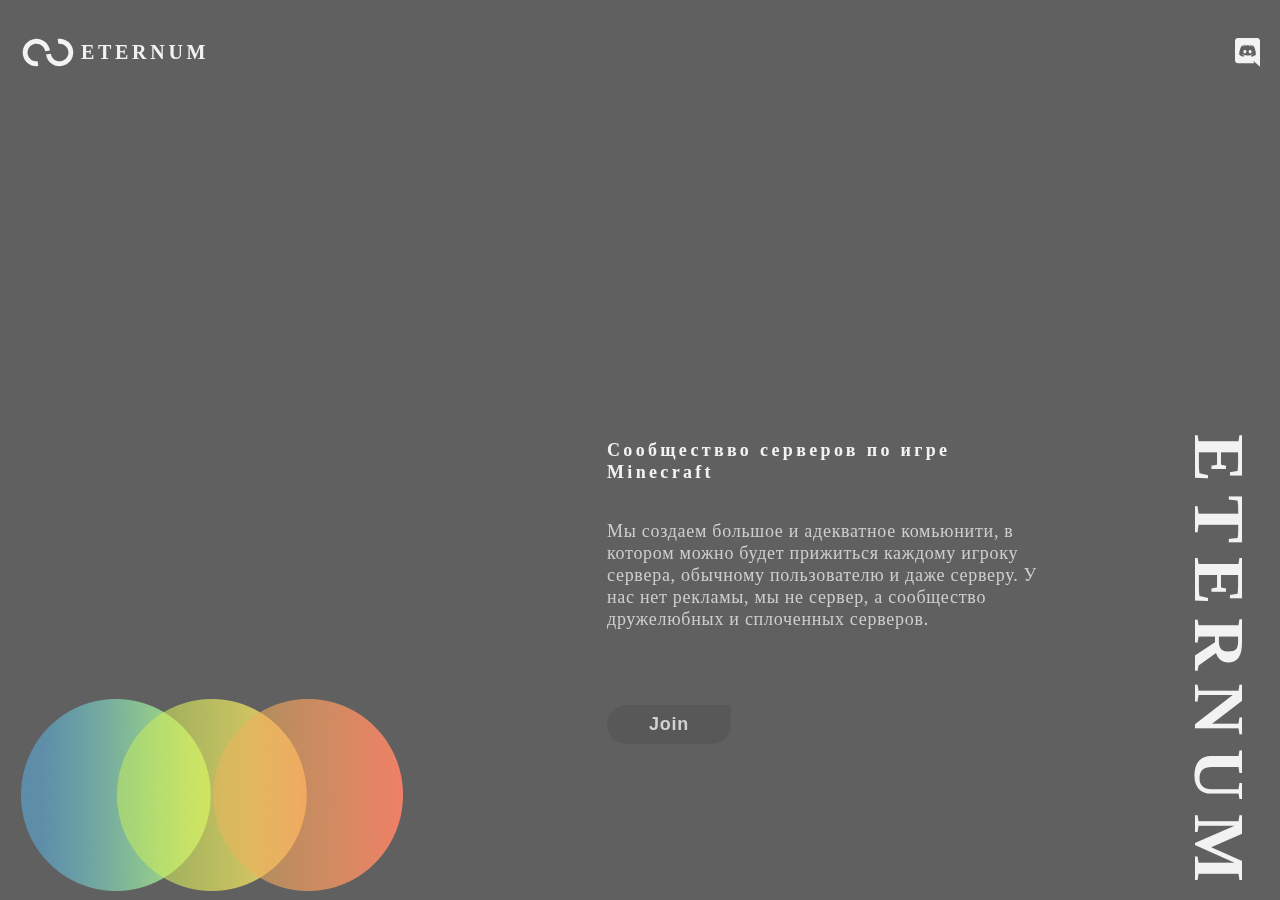
==== index.html @ af3bd2e6 "Finished Layout (Not adapted)" ====
<!DOCTYPE html>
<html lang="en">
  <head>
    <meta charset="UTF-8" />
    <meta http-equiv="X-UA-Compatible" content="IE=edge" />
    <meta name="viewport" content="width=device-width, initial-scale=1" />
    <!-- Manifest -->
    <link rel="manifest" href="./manifest.json" />
    <!-- Apple Icon -->
    <link
      rel="apple-touch-icon"
      href="./img/icon-256x256.png"
      sizes="256x256"
    />
    <!-- Icon -->
    <link rel="shortcut icon" href="./img/icon-256x256.png" sizes="256x256" />
    <!-- Reset CSS -->
    <link rel="stylesheet" href="css/reset.min.css" />
    <!-- CSS -->
    <link rel="stylesheet" href="css/style.css" />

    <!-- Title -->
    <title>Eternum</title>
  </head>
  <body>
    <noscript>You need to enable JavaScript to run this app.</noscript>
    <div class="root" id="root">
      <div class="circle-1"></div>
      <div class="circle-2"></div>
      <div class="bg"></div>
      <div class="wrapper">
        <header class="header">
          <div class="logo">
            <div class="logo-img"></div>
            <div class="logo-text">ETERNUM</div>
          </div>
          <div class="discord-icon"></div>
        </header>
        <div class="fuulscreen">
          <section class="body">
            <div class="circles">
              <div class="circle blue"></div>
              <div class="circle yellow"></div>
              <div class="circle red"></div>
            </div>
            <div class="info">
              <div class="info-header">
                <div class="info-title">
                  Сообществво серверов по игре Minecraft
                </div>
                <div class="info-text">
                  Мы создаем большое и адекватное комьюнити, в котором можно
                  будет прижиться каждому игроку сервера, обычному пользователю
                  и даже серверу. У нас нет рекламы, мы не сервер, а сообщество
                  дружелюбных и сплоченных серверов.
                </div>
                <a href="#" class="info-btn">Join</a>
              </div>
              <div class="info-footer">ETERNUM</div>
            </div>
          </section>
        </div>
      </div>
    </div>
    <script src="/js/main.js"></script>
  </body>
</html>
---- css/style.css ----
@font-face {
  font-family: "FSMeridian-Bold";
  src: local("FSMeridian-Bold"),
    url("../fonts/FSMeridian-Bold.ttf") format("truetype");
  font-display: swap;
}
@font-face {
  font-family: "GothicA1-Black";
  src: local("GothicA1-Black"),
    url("../fonts/GothicA1-Black.ttf") format("truetype");
  font-display: swap;
}
@font-face {
  font-family: "Roboto";
  src: url("../fonts/Roboto-Bold.ttf") format("truetype");
  font-weight: 900;
  font-display: swap;
}
@font-face {
  font-family: "Roboto";
  src: url("../fonts/Roboto-Medium.ttf") format("truetype");
  font-weight: 500;
  font-display: swap;
}

body {
  font-family: "Roboto", sans-serif;
  font-weight: 500;
  background: #6c6c6c;
  color: #f2f2f2;
  height: 100%;
}
.root {
  width: 100%;
  min-height: 100%;
  left: 0;
  top: 0;
  position: absolute;
  background-color: rgba(0, 0, 0, 0.05);
  z-index: 1;
  display: flex;
  flex-direction: column;
  align-items: center;
}
.root::after {
  content: "";
  position: absolute;
  width: 100%;
  min-height: 100%;
  background-image: url("../img/NoiseTexture.png");
  top: 0;
  z-index: 3;
  opacity: 0.04;
}
.circle-1 {
  width: 524px;
  height: 364px;
  position: absolute;
  left: 0;
  top: 0;
  background-image: url("../img/circle-1.png");
  background-position: center;
  background-repeat: no-repeat;
  background-size: contain;
}
.circle-2 {
  width: 765px;
  height: 566px;
  position: absolute;
  right: 0;
  bottom: 0;
  background-image: url("../img/circle-2.png");
  background-position: center;
  background-repeat: no-repeat;
  background-size: contain;
}
.bg {
  position: absolute;
  width: 100%;
  height: 100%;
  background: rgba(0, 0, 0, 0.05);
  -webkit-backdrop-filter: blur(250px);
  backdrop-filter: blur(250px);
  z-index: 2;
}
.wrapper {
  min-height: 100vh;
  max-width: 1530px;
  width: 100%;
  display: flex;
  flex-direction: column;
  z-index: 5;
}
.header {
  display: flex;
  flex-direction: row;
  justify-content: space-between;
  align-items: center;
  width: 100%;
  padding: 36px 0;
  box-sizing: border-box;
}
.logo {
  display: flex;
  align-items: center;
  letter-spacing: 0.185em;
  font-family: FS Meridian;
  font-style: normal;
  font-weight: bold;
  font-size: 20px;
  line-height: 20px;
  color: #f2f2f2;
}
.logo-img {
  width: 56px;
  height: 32px;
  background-image: url("../img/Logo.svg");
  background-position: center;
  background-repeat: no-repeat;
  background-size: contain;
}
.logo-text {
  margin-left: 5px;
}
.discord-icon {
  width: 25px;
  height: 29px;
  background-image: url("../img/DiscordIcon.svg");
  background-position: center;
  background-repeat: no-repeat;
  background-size: contain;
}
.body {
  width: 100%;
  display: flex;
  justify-content: space-between;
}
.fuulscreen {
  min-height: calc(100vh - 104px);
  display: flex;
  align-items: flex-end;
}
.info {
  max-width: 653px;
  width: 100%;
  display: flex;
  justify-content: flex-start;
}
.info-header {
  max-width: 470px;
  width: 100%;
  display: flex;
  flex-direction: column;
  justify-content: flex-start;
  margin-right: 112px;
}
.info-footer {
  text-orientation: mixed;
  writing-mode: vertical-lr;
  font-family: FS Meridian;
  font-style: normal;
  font-weight: bold;
  font-size: 72px;
  letter-spacing: 0.185em;
  transform: translateY(-5px);
}
.info-title {
  font-family: "GothicA1-Black";
  font-style: normal;
  font-weight: 900;
  font-size: 18px;
  line-height: 22px;
  letter-spacing: 0.185em;
}
.info-text {
  font-family: Roboto;
  font-style: normal;
  font-weight: 500;
  font-size: 18px;
  line-height: 22px;
  letter-spacing: 0.04em;
  margin-top: 37px;
  color: #cecece;
}
.info-btn {
  margin-top: 75px;
  background: rgba(83, 83, 83, 0.6);
  border-radius: 20px 0px 20px 20px;
  border: none;
  font-weight: bold;
  font-size: 18px;
  line-height: 120.69%;
  letter-spacing: 0.04em;
  color: #d0d0d0;
  padding: 9px 42px;
  box-sizing: border-box;
  text-decoration: none;
  align-self: flex-start;
}
.circles {
  position: relative;
  margin-top: 260px;
}
.circle {
  position: absolute;
  width: 192px;
  height: 192px;
  background-position: center;
  background-repeat: no-repeat;
  background-size: contain;
}
.blue {
  background-image: url("../img/circle-blue.png");
}
.yellow {
  background-image: url("../img/circle-yellow.png");
  transform: translateX(96px);
}
.red {
  background-image: url("../img/circle-red.png");
  transform: translateX(192px);
}

@media (max-width: 1550px) {
  .wrapper {
    padding: 0 20px;
    box-sizing: border-box;
  }
}
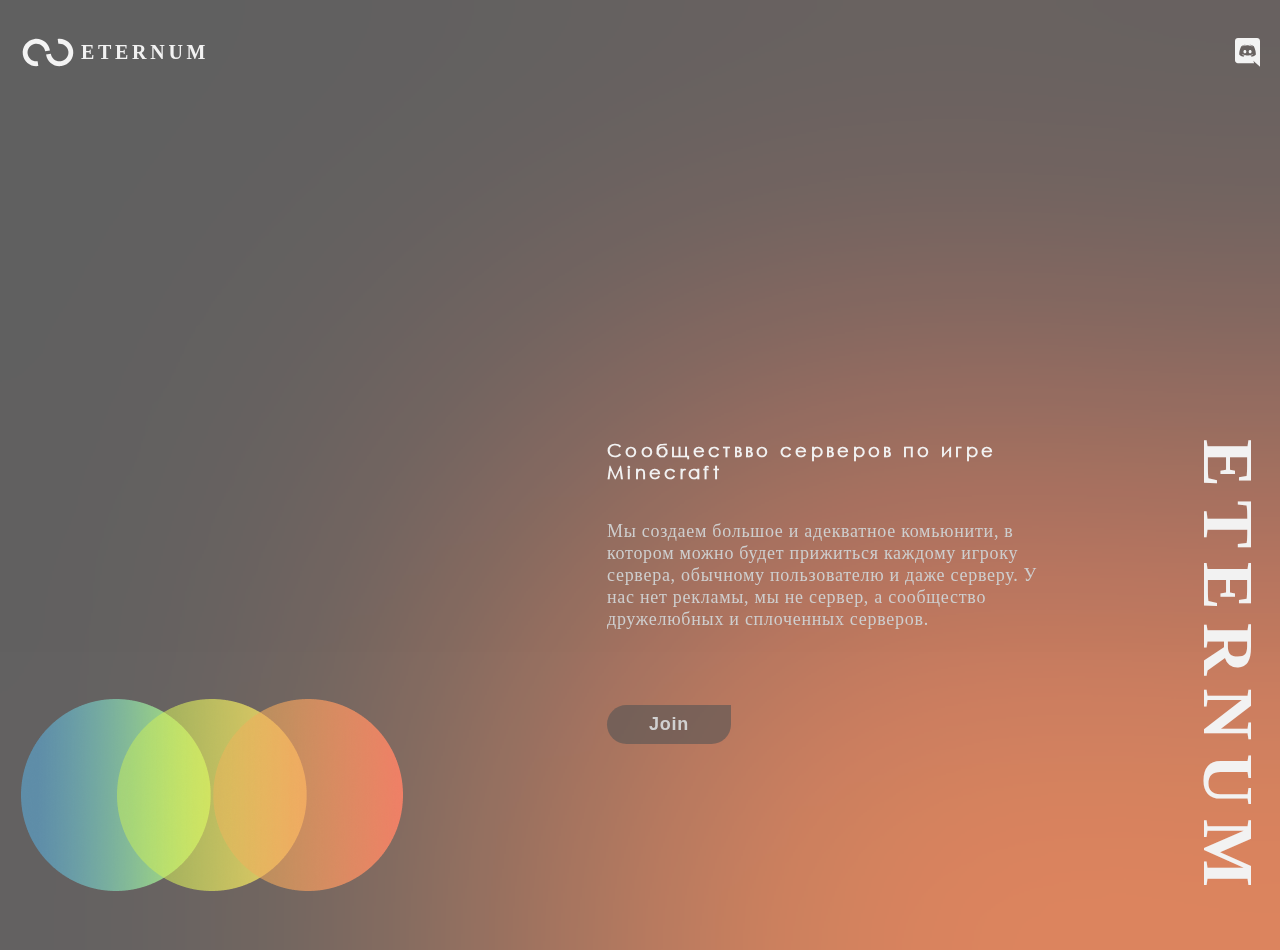
==== commit 893ed0d6: "Adapted for Mobile & Added PWA options" ====
--- a/index.html
+++ b/index.html
@@ -1,9 +1,11 @@
 <!DOCTYPE html>
-<html lang="en">
+<html lang="ru">
   <head>
     <meta charset="UTF-8" />
+    <meta name="“robots”" content="“index,follow”" />
     <meta http-equiv="X-UA-Compatible" content="IE=edge" />
     <meta name="viewport" content="width=device-width, initial-scale=1" />
+    <meta name="theme-color" content="#6C6C6C" />
     <!-- Manifest -->
     <link rel="manifest" href="./manifest.json" />
     <!-- Apple Icon -->
@@ -21,6 +23,7 @@
 
     <!-- Title -->
     <title>Eternum</title>
+    <meta name="description" content="Minecraft server community" />
   </head>
   <body>
     <noscript>You need to enable JavaScript to run this app.</noscript>
@@ -34,7 +37,13 @@
             <div class="logo-img"></div>
             <div class="logo-text">ETERNUM</div>
           </div>
-          <div class="discord-icon"></div>
+          <a
+            aria-label="Discord"
+            target="_blank
+          "
+            href="https://discord.gg/GhVGKxz9Jj"
+            class="discord-icon"
+          ></a>
         </header>
         <div class="fuulscreen">
           <section class="body">
@@ -54,7 +63,13 @@
                   и даже серверу. У нас нет рекламы, мы не сервер, а сообщество
                   дружелюбных и сплоченных серверов.
                 </div>
-                <a href="#" class="info-btn">Join</a>
+                <a
+                  target="_blank
+                "
+                  href="https://discord.gg/GhVGKxz9Jj"
+                  class="info-btn"
+                  >Join</a
+                >
               </div>
               <div class="info-footer">ETERNUM</div>
             </div>
@@ -62,6 +77,18 @@
         </div>
       </div>
     </div>
+
+    <script>
+      if ("serviceWorker" in navigator) {
+        window.addEventListener("load", () => {
+          navigator.serviceWorker
+            .register("./serviceworker.js")
+            .then((reg) => console.log("Success: ", reg.scope))
+            .catch((err) => console.log("Failure: ", err));
+        });
+      }
+    </script>
+
     <script src="/js/main.js"></script>
   </body>
 </html>
--- a/css/style.css
+++ b/css/style.css
@@ -5,9 +5,9 @@
   font-display: swap;
 }
 @font-face {
-  font-family: "GothicA1-Black";
-  src: local("GothicA1-Black"),
-    url("../fonts/GothicA1-Black.ttf") format("truetype");
+  font-family: "Century-Gothic";
+  src: local("Century-Gothic"),
+    url("../fonts/Century-Gothic.ttf") format("truetype");
   font-display: swap;
 }
 @font-face {
@@ -22,7 +22,10 @@
   font-weight: 500;
   font-display: swap;
 }
-
+html {
+  width: 100%;
+  height: 100%;
+}
 body {
   font-family: "Roboto", sans-serif;
   font-weight: 500;
@@ -41,6 +44,8 @@
   display: flex;
   flex-direction: column;
   align-items: center;
+  padding-bottom: 50px;
+  box-sizing: border-box;
 }
 .root::after {
   content: "";
@@ -144,7 +149,8 @@
   max-width: 653px;
   width: 100%;
   display: flex;
-  justify-content: flex-start;
+  justify-content: flex-end;
+  z-index: 6;
 }
 .info-header {
   max-width: 470px;
@@ -165,7 +171,7 @@
   transform: translateY(-5px);
 }
 .info-title {
-  font-family: "GothicA1-Black";
+  font-family: "Century-Gothic";
   font-style: normal;
   font-weight: 900;
   font-size: 18px;
@@ -196,10 +202,32 @@
   box-sizing: border-box;
   text-decoration: none;
   align-self: flex-start;
+  transition: all 0.1s ease-in-out;
+}
+.info-btn:hover {
+  background: rgba(70, 70, 70, 0.6);
+  transition: all 0.1s ease-in-out;
 }
 .circles {
   position: relative;
   margin-top: 260px;
+  transition: all 0.2s ease-in-out;
+}
+.circles:hover .yellow {
+  transform: translate(96px, -96px);
+  transition: all 0.2s ease-in-out;
+}
+.circles:hover .blue {
+  transform: translate(48px, 0);
+  transition: all 0.2s ease-in-out;
+}
+.circles:hover .red {
+  transform: translate(144px, 0);
+  transition: all 0.2s ease-in-out;
+}
+.circles:hover {
+  transform: translateY(-50px);
+  transition: all 0.2s ease-in-out;
 }
 .circle {
   position: absolute;
@@ -208,6 +236,7 @@
   background-position: center;
   background-repeat: no-repeat;
   background-size: contain;
+  transition: all 0.2s ease-in-out;
 }
 .blue {
   background-image: url("../img/circle-blue.png");
@@ -220,6 +249,10 @@
   background-image: url("../img/circle-red.png");
   transform: translateX(192px);
 }
+.info-footer {
+  transform: translateX(9px);
+}
+
 
 @media (max-width: 1550px) {
   .wrapper {
@@ -227,3 +260,95 @@
     box-sizing: border-box;
   }
 }
+@media (max-width: 1200px) {
+  .info-header {
+    margin-right: 70px;
+  }
+}
+@media (max-width: 991.98px) {
+  .circle {
+    width: 96px;
+  }
+  .yellow {
+    transform: translateX(48px);
+  }
+  .red {
+    transform: translateX(96px);
+  }
+  .circles:hover .yellow {
+    transform: translate(48px, -48px);
+    transition: all 0.2s ease-in-out;
+  }
+  .circles:hover .blue {
+    transform: translate(24px, 0);
+    transition: all 0.2s ease-in-out;
+  }
+  .circles:hover .red {
+    transform: translate(72px, 0);
+    transition: all 0.2s ease-in-out;
+  }
+  .circles:hover {
+    transform: translateY(-20px);
+    transition: all 0.2s ease-in-out;
+  }
+}
+@media (max-width: 767.98px) {
+  .info-text {
+    font-size: 16px;
+  }
+  .circle-1 {
+    width: 330px;
+    height: 230px;
+  }
+  .circle-2 {
+    width: 350px;
+    height: 260px;
+  }
+  .bg {
+    backdrop-filter: blur(100px);
+  }
+  .fuulscreen {
+    align-items: flex-start;
+  }
+  .circles {
+    margin-top: 330px;
+  }
+  .info-header {
+    margin-right: 10px;
+  }
+  .info-btn {
+    margin-top: 30px;
+  }
+  .info-text {
+    font-size: 14px;
+  }
+  .info-title {
+    font-size: 16px;
+  }
+  .info-footer {
+    letter-spacing: 0.25em;
+  }
+}
+
+body::-webkit-scrollbar-track {
+  -webkit-box-shadow: inset 0 0 6px rgba(0, 0, 0, 0.1);
+  background: transparent;
+  width: 10px;
+  background: #1B2032;
+}
+
+body::-webkit-scrollbar {
+  width: 8px;
+}
+
+body::-webkit-scrollbar-thumb {
+  border-radius: 10px;
+  -webkit-box-shadow: inset 0 0 6px rgba(0, 0, 0, 0.1);
+  background-color: rgba(126, 135, 139, 0.6);
+  transition: all 0.2s ease-in-out;
+}
+
+body::-webkit-scrollbar-thumb:hover {
+  background: #4a5158;
+  transition: all 0.2s ease-in-out;
+}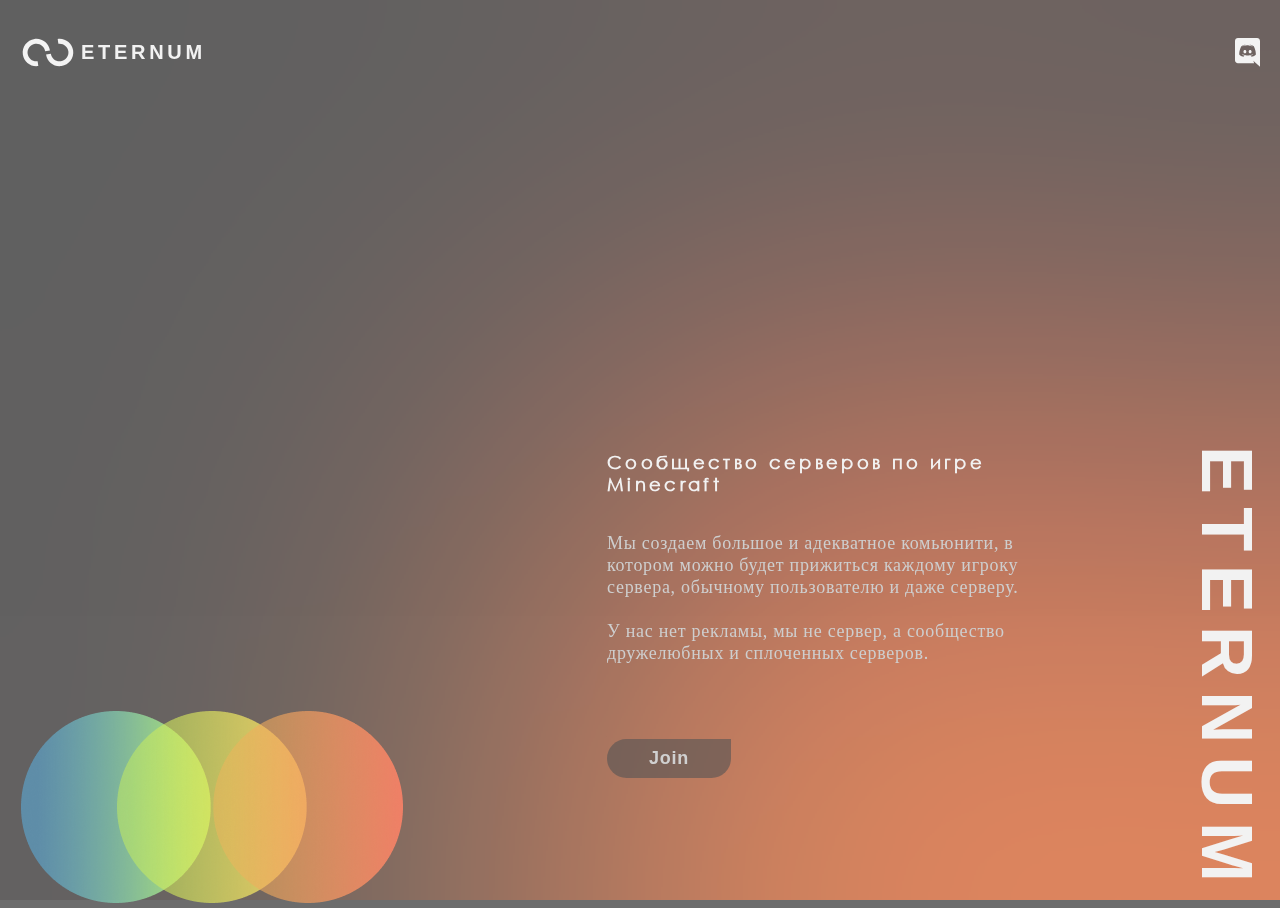
==== commit b8ad9b14: "Fixed FSMeridian Font" ====
--- a/index.html
+++ b/index.html
@@ -55,13 +55,15 @@
             <div class="info">
               <div class="info-header">
                 <div class="info-title">
-                  Сообществво серверов по игре Minecraft
+                  Сообщество серверов по игре Minecraft
                 </div>
                 <div class="info-text">
                   Мы создаем большое и адекватное комьюнити, в котором можно
                   будет прижиться каждому игроку сервера, обычному пользователю
-                  и даже серверу. У нас нет рекламы, мы не сервер, а сообщество
-                  дружелюбных и сплоченных серверов.
+                  и даже серверу.
+                  <br /><br />
+                  У нас нет рекламы, мы не сервер, а сообщество дружелюбных и
+                  сплоченных серверов.
                 </div>
                 <a
                   target="_blank
--- a/css/style.css
+++ b/css/style.css
@@ -44,7 +44,6 @@
   display: flex;
   flex-direction: column;
   align-items: center;
-  padding-bottom: 50px;
   box-sizing: border-box;
 }
 .root::after {
@@ -109,7 +108,7 @@
   display: flex;
   align-items: center;
   letter-spacing: 0.185em;
-  font-family: FS Meridian;
+  font-family: 'FSMeridian-Bold', sans-serif;
   font-style: normal;
   font-weight: bold;
   font-size: 20px;
@@ -163,12 +162,12 @@
 .info-footer {
   text-orientation: mixed;
   writing-mode: vertical-lr;
-  font-family: FS Meridian;
+  font-family: 'FSMeridian-Bold', sans-serif;
   font-style: normal;
   font-weight: bold;
   font-size: 72px;
   letter-spacing: 0.185em;
-  transform: translateY(-5px);
+  transform: translate(8px, -5px);
 }
 .info-title {
   font-family: "Century-Gothic";
@@ -249,15 +248,16 @@
   background-image: url("../img/circle-red.png");
   transform: translateX(192px);
 }
-.info-footer {
-  transform: translateX(9px);
-}
-
 
 @media (max-width: 1550px) {
   .wrapper {
     padding: 0 20px;
     box-sizing: border-box;
+  }
+}
+@media (max-height: 620px) {
+  .root {
+    padding-bottom: 50px;
   }
 }
 @media (max-width: 1200px) {
